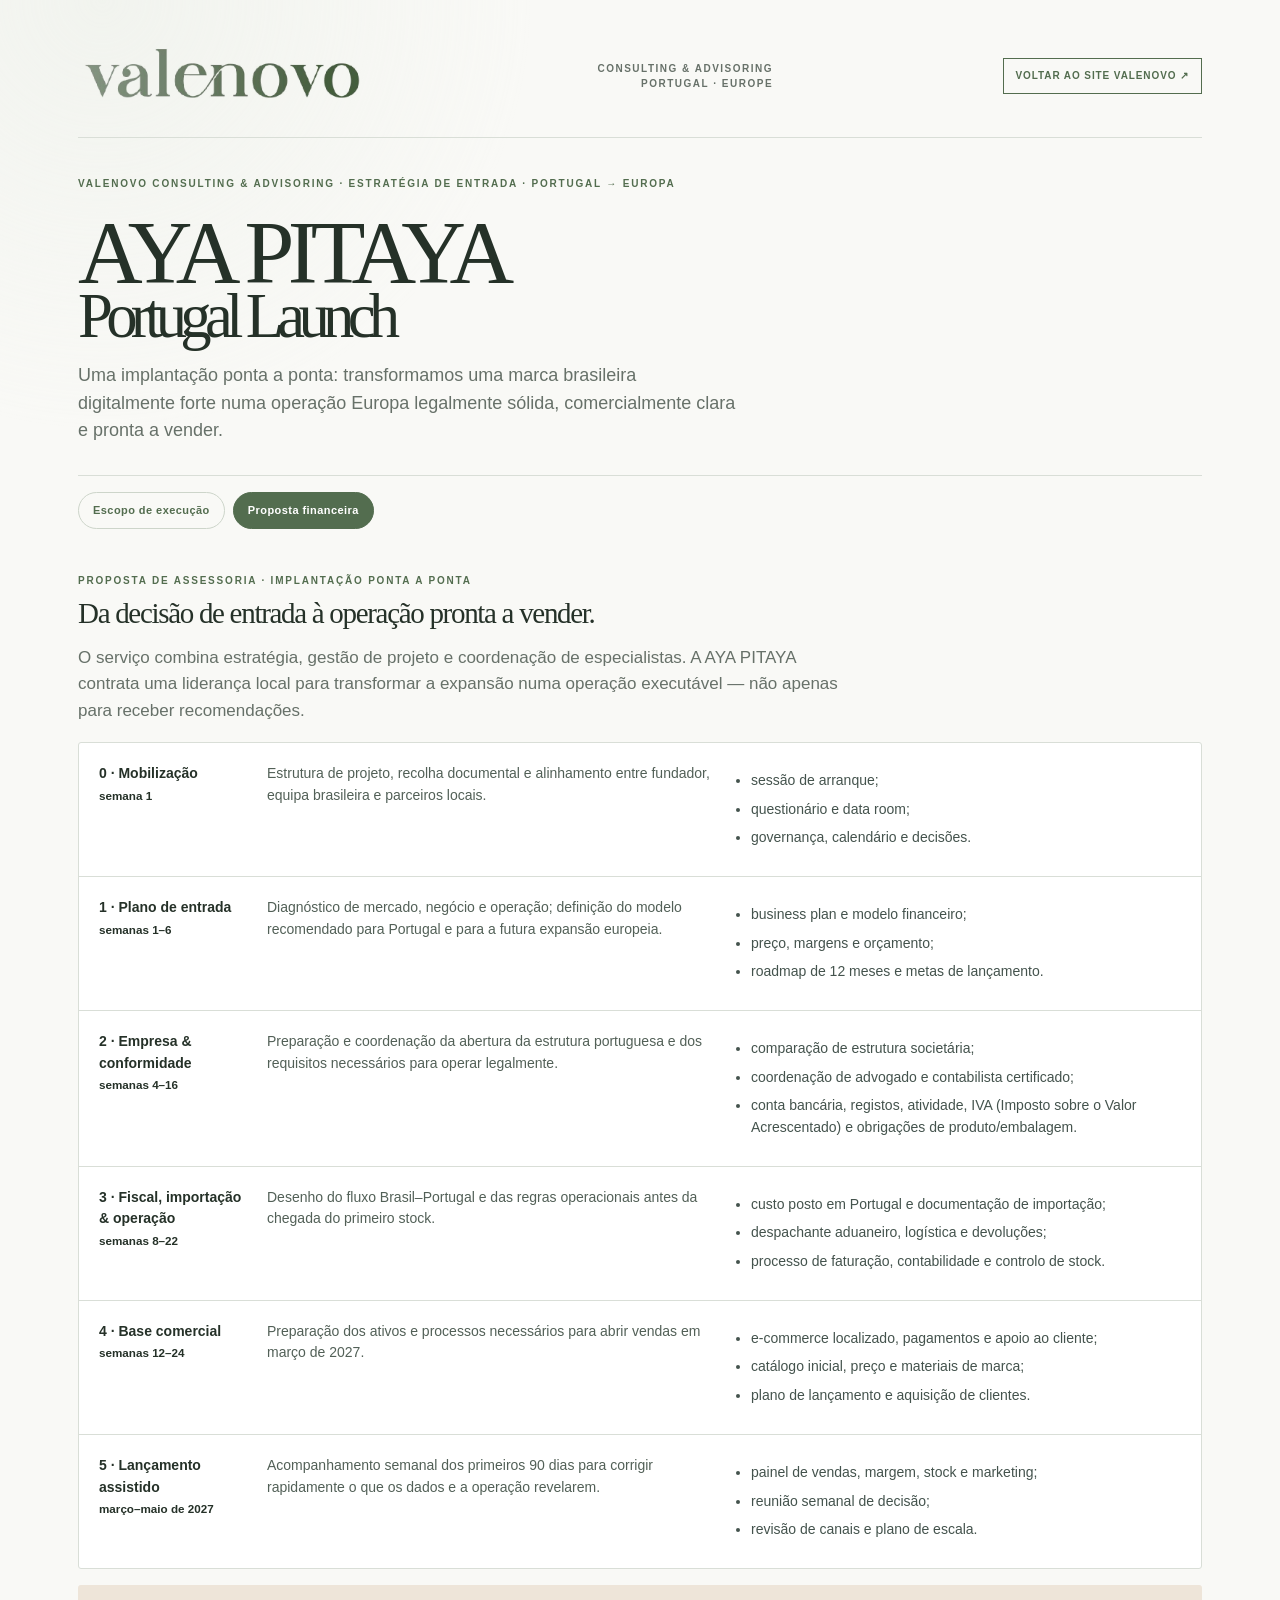
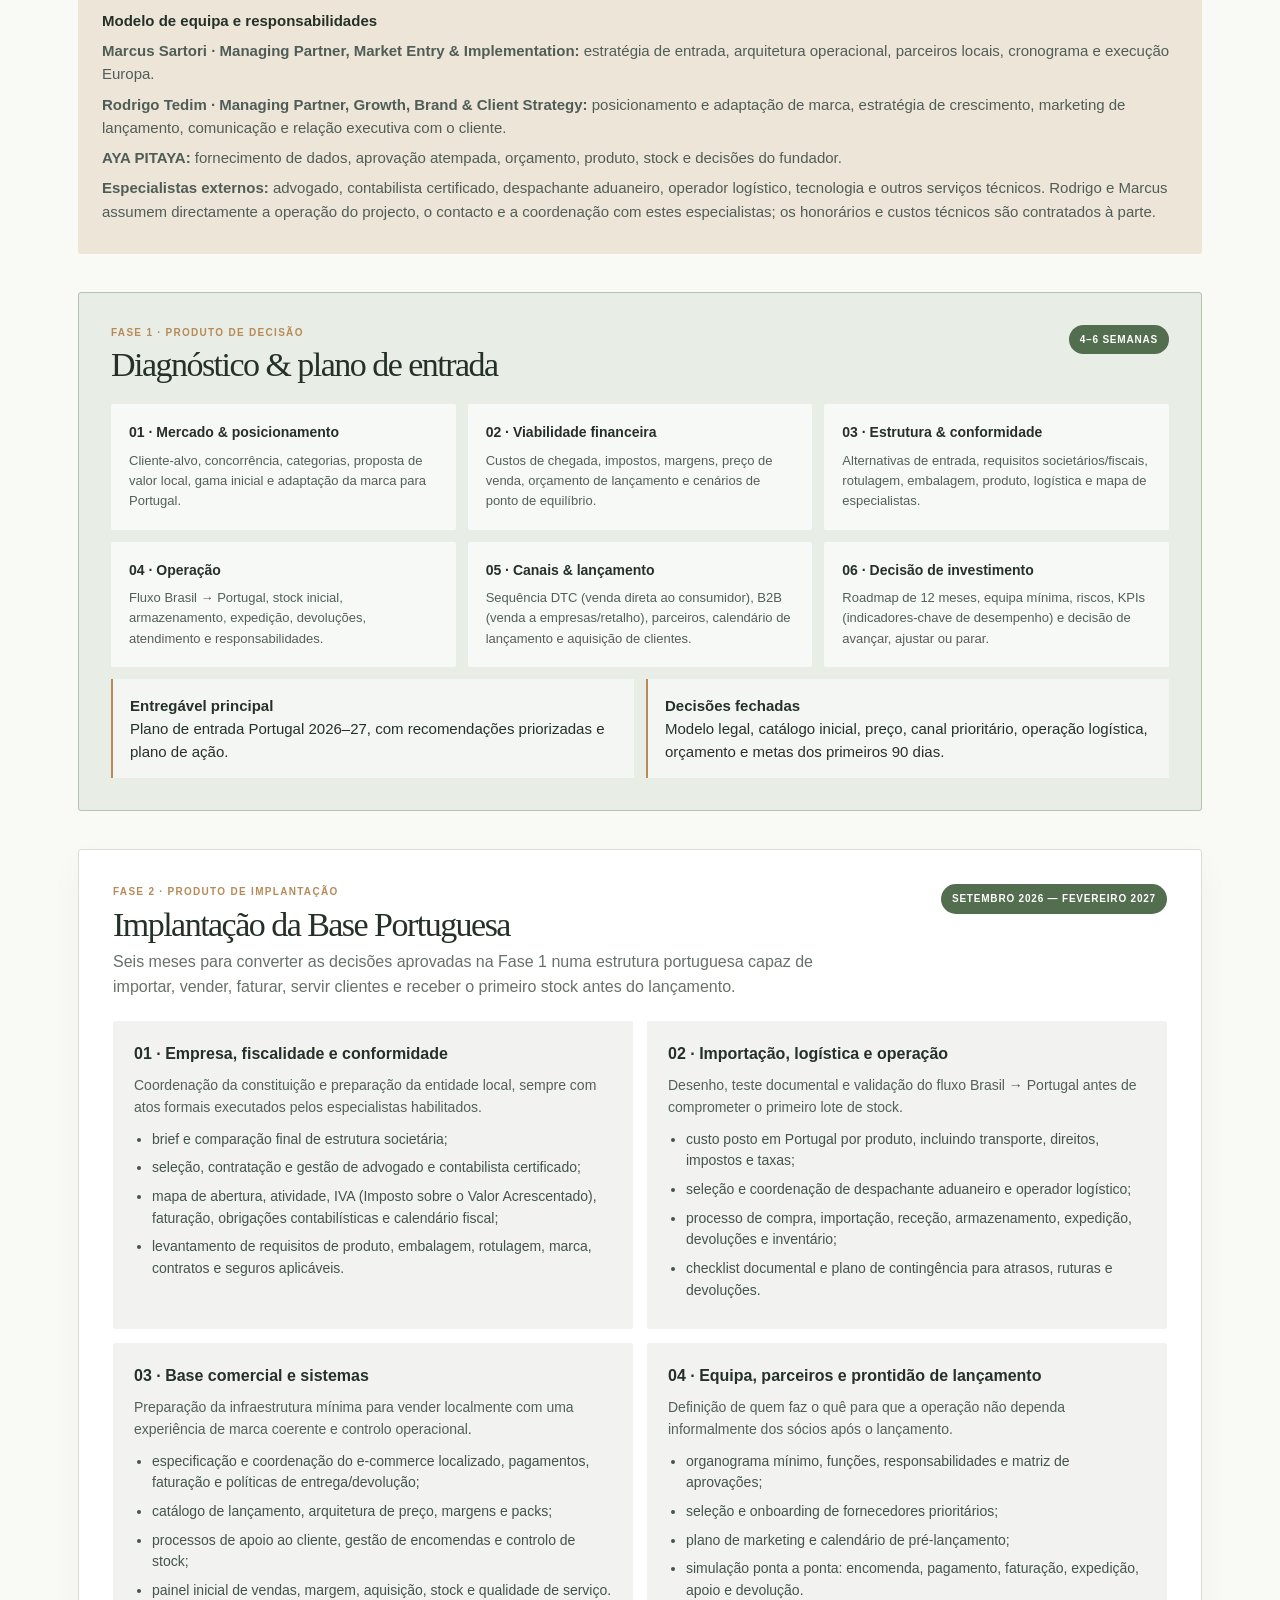
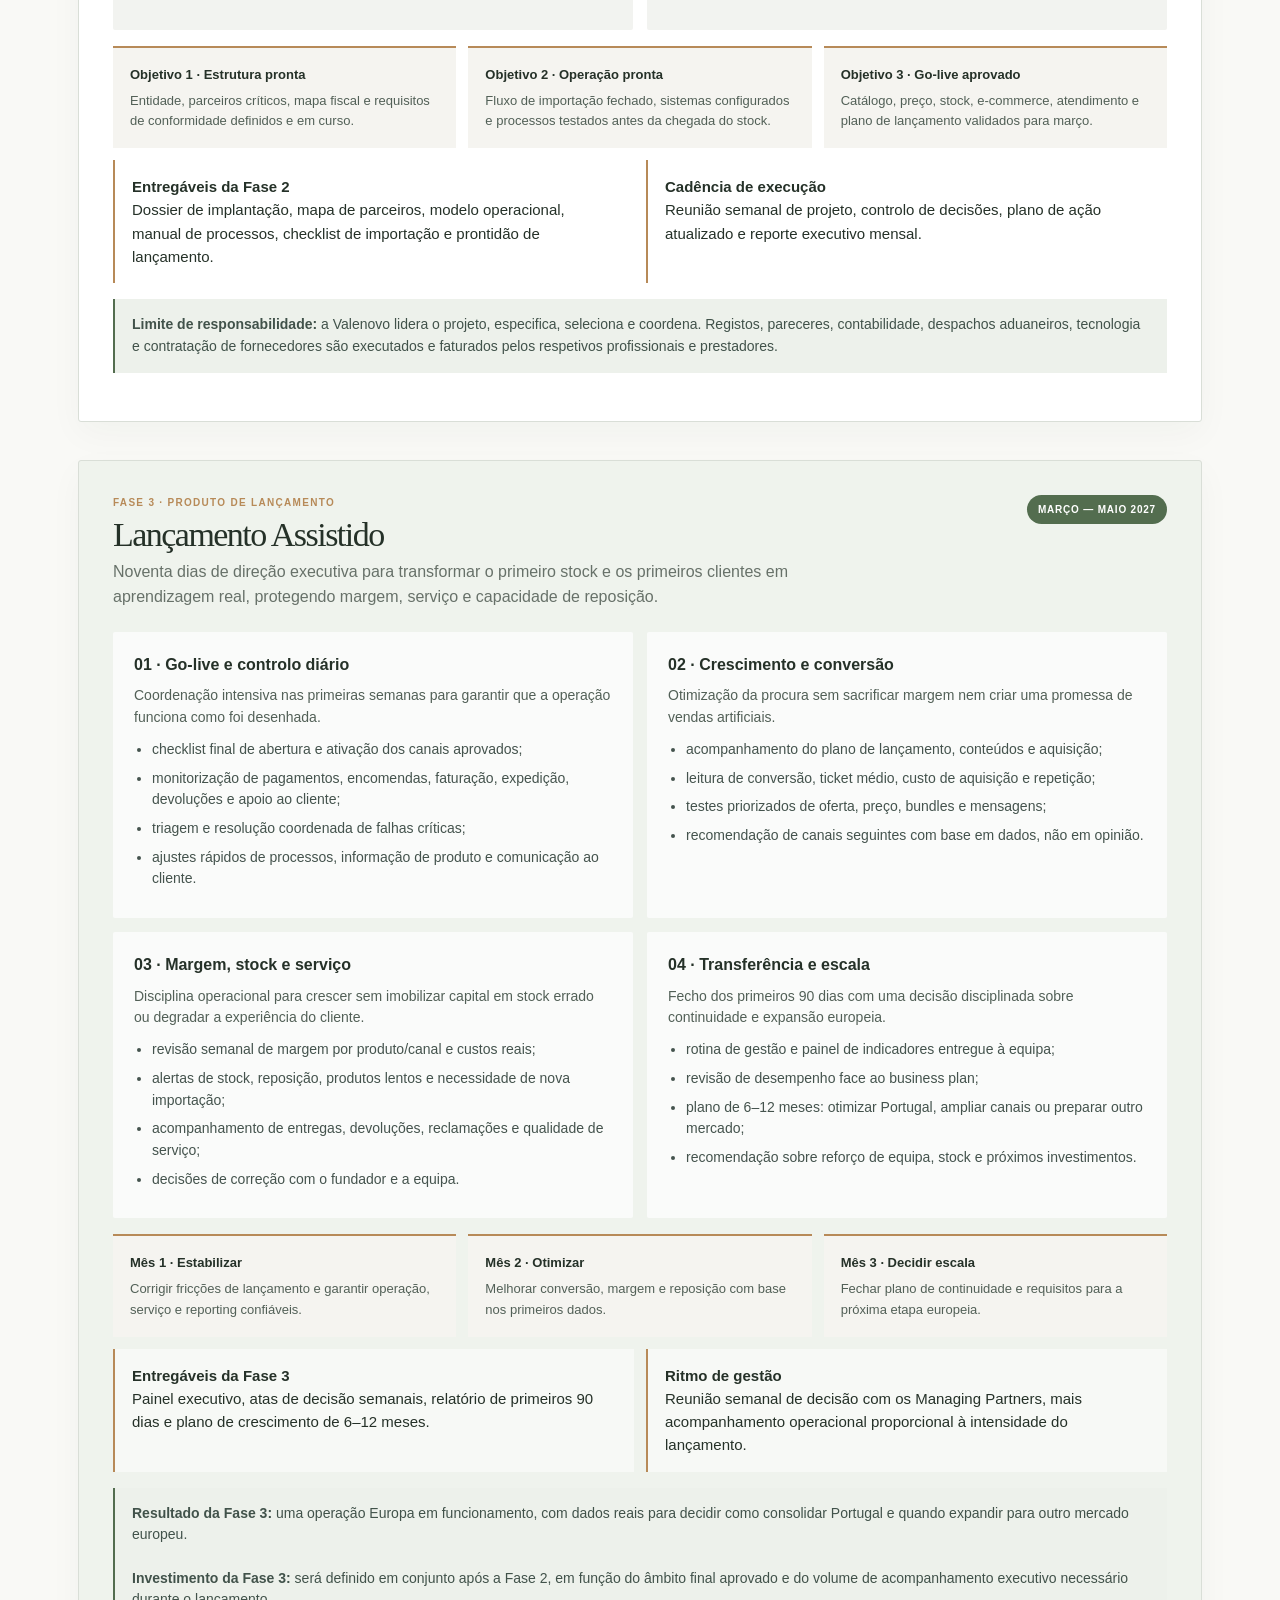
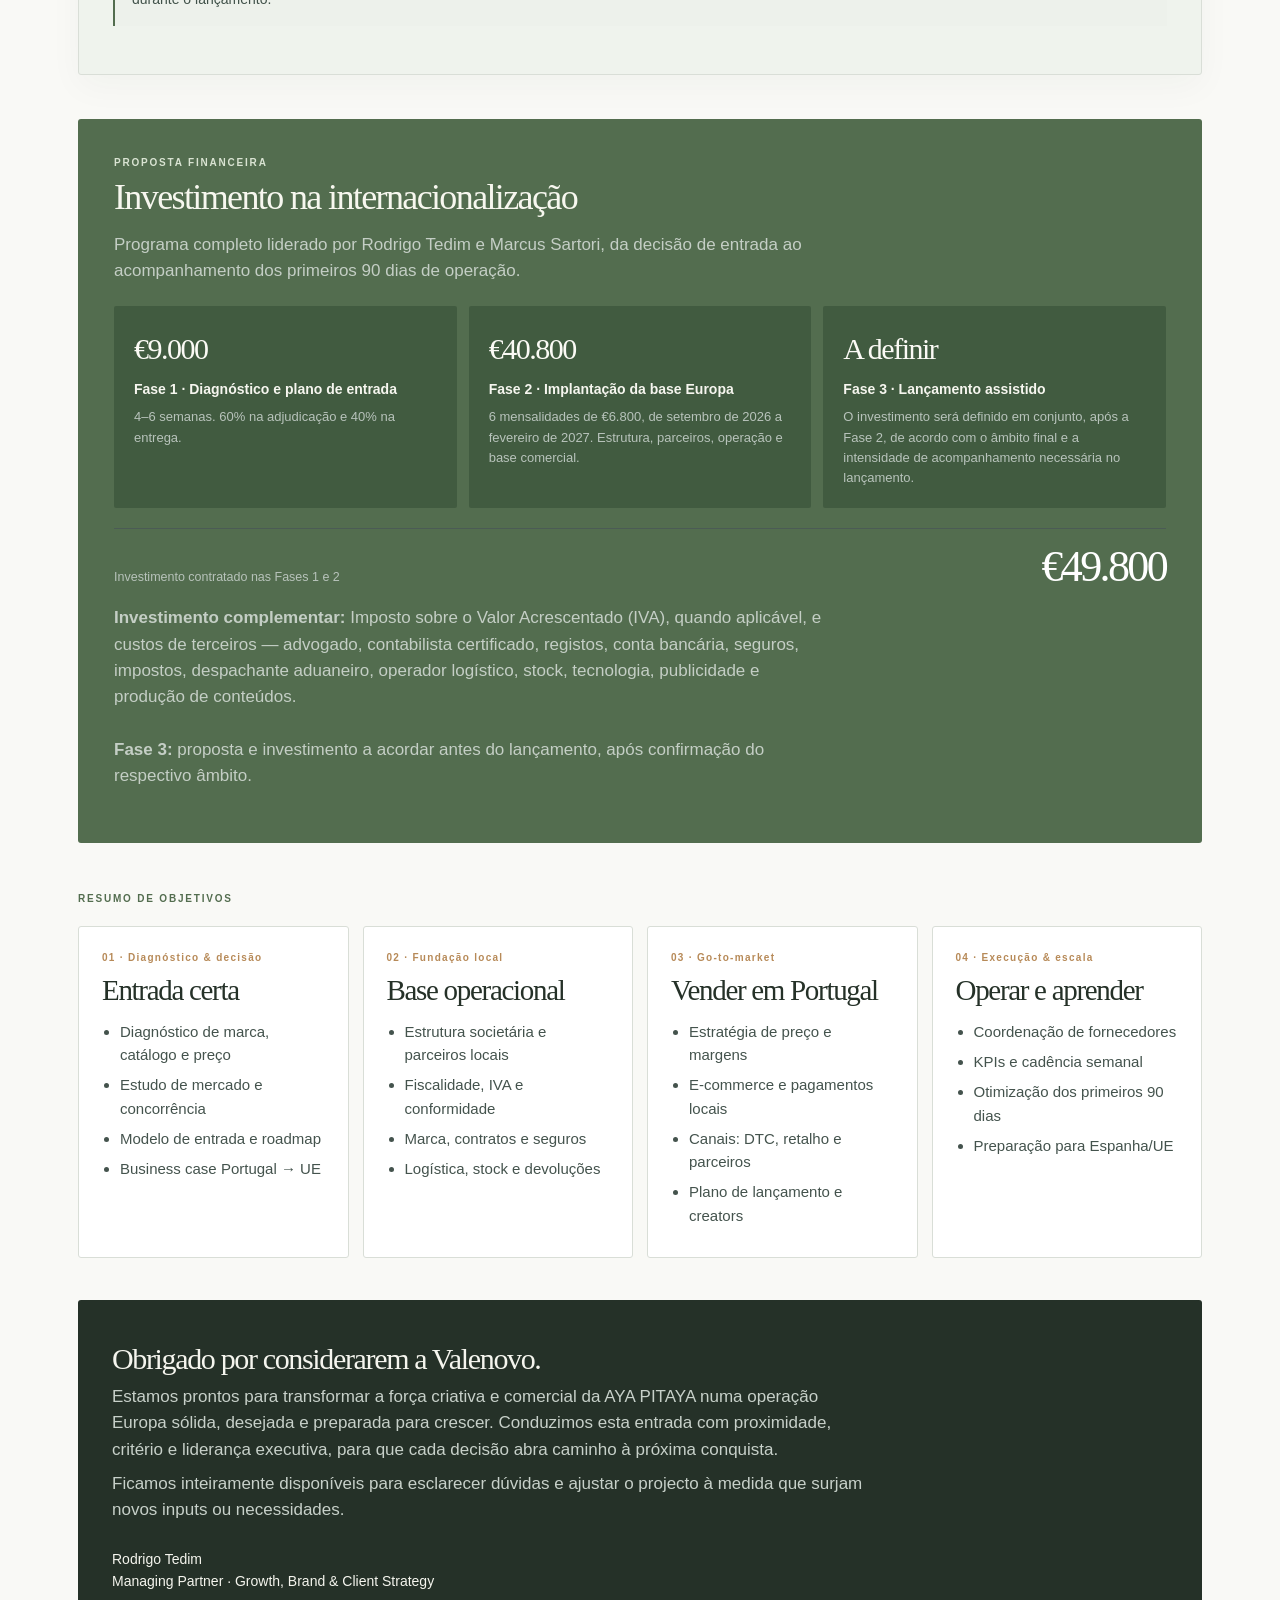
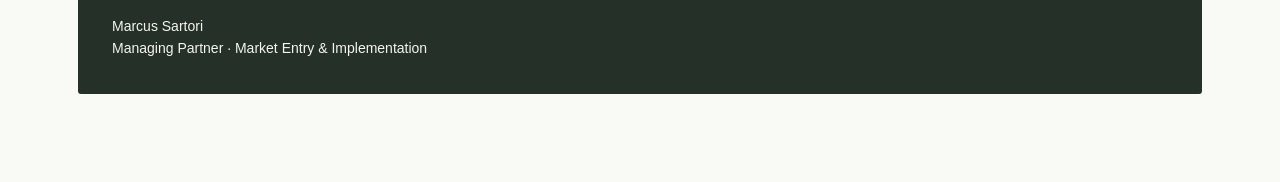
==== escopo-estrategico-v2.html @ 784ca9de "Add Aya Pitaya proposal V2 pricing" ====
<!doctype html>
<html lang="pt-PT">
<head>
  <meta charset="utf-8" />
  <meta name="viewport" content="width=device-width, initial-scale=1" />
  <title>AYA PITAYA — Portugal Launch · V2</title>
  <style>
    html,body,iframe { width:100%; min-height:100%; margin:0; border:0; }
    iframe { display:block; min-height:100vh; }
  </style>
</head>
<body>
  <iframe id="proposal" src="escopo-estrategico.html" title="AYA PITAYA — Portugal Launch · V2"></iframe>
  <script>
    const proposal = document.getElementById('proposal');
    proposal.addEventListener('load', () => {
      const doc = proposal.contentDocument;
      doc.title = 'AYA PITAYA — Portugal Launch · V2';
      const cards = doc.querySelectorAll('.price-card');
      if (cards.length === 3) {
        cards[1].innerHTML = '<strong>€40.800</strong><span>Fase 2 · Implantação da base Europa</span><p>6 mensalidades de €6.800, de setembro de 2026 a fevereiro de 2027. Estrutura, parceiros, operação e base comercial.</p>';
        cards[2].innerHTML = '<strong>A definir</strong><span>Fase 3 · Lançamento assistido</span><p>O investimento será definido em conjunto, após a Fase 2, de acordo com o âmbito final e a intensidade de acompanhamento necessária no lançamento.</p>';
      }
      const total = doc.querySelector('.total');
      if (total) total.innerHTML = '<small>Investimento contratado nas Fases 1 e 2</small><b>€49.800</b>';
      const phaseThreeNote = doc.querySelector('#phase-three .phase-note');
      if (phaseThreeNote) phaseThreeNote.insertAdjacentHTML('beforeend', '<br><br><b>Investimento da Fase 3:</b> será definido em conjunto após a Fase 2, em função do âmbito final aprovado e do volume de acompanhamento executivo necessário durante o lançamento.');
      const terms = doc.querySelector('.terms');
      if (terms) terms.insertAdjacentHTML('beforeend', '<br><br><b>Fase 3:</b> proposta e investimento a acordar antes do lançamento, após confirmação do respectivo âmbito.');
      proposal.style.height = `${doc.documentElement.scrollHeight}px`;
      new ResizeObserver(() => proposal.style.height = `${doc.documentElement.scrollHeight}px`).observe(doc.body);
    });
  </script>
</body>
</html>
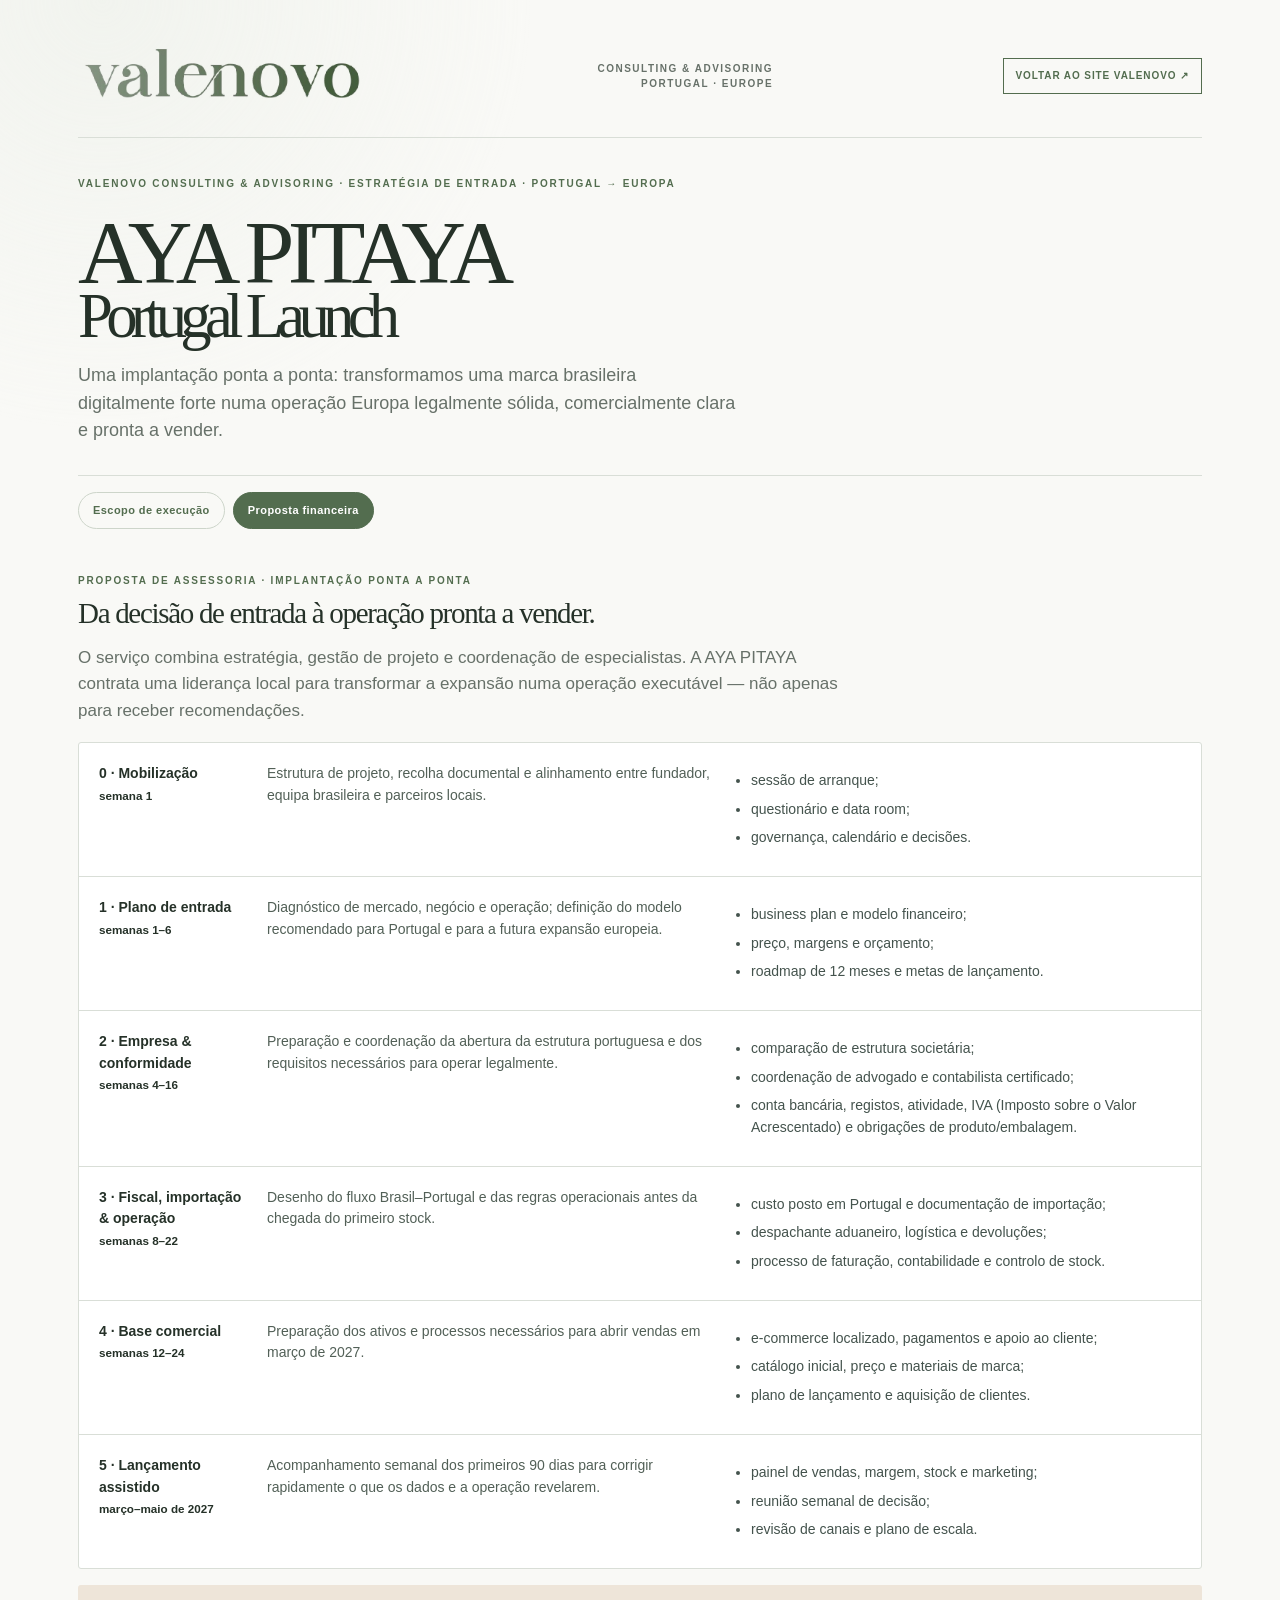
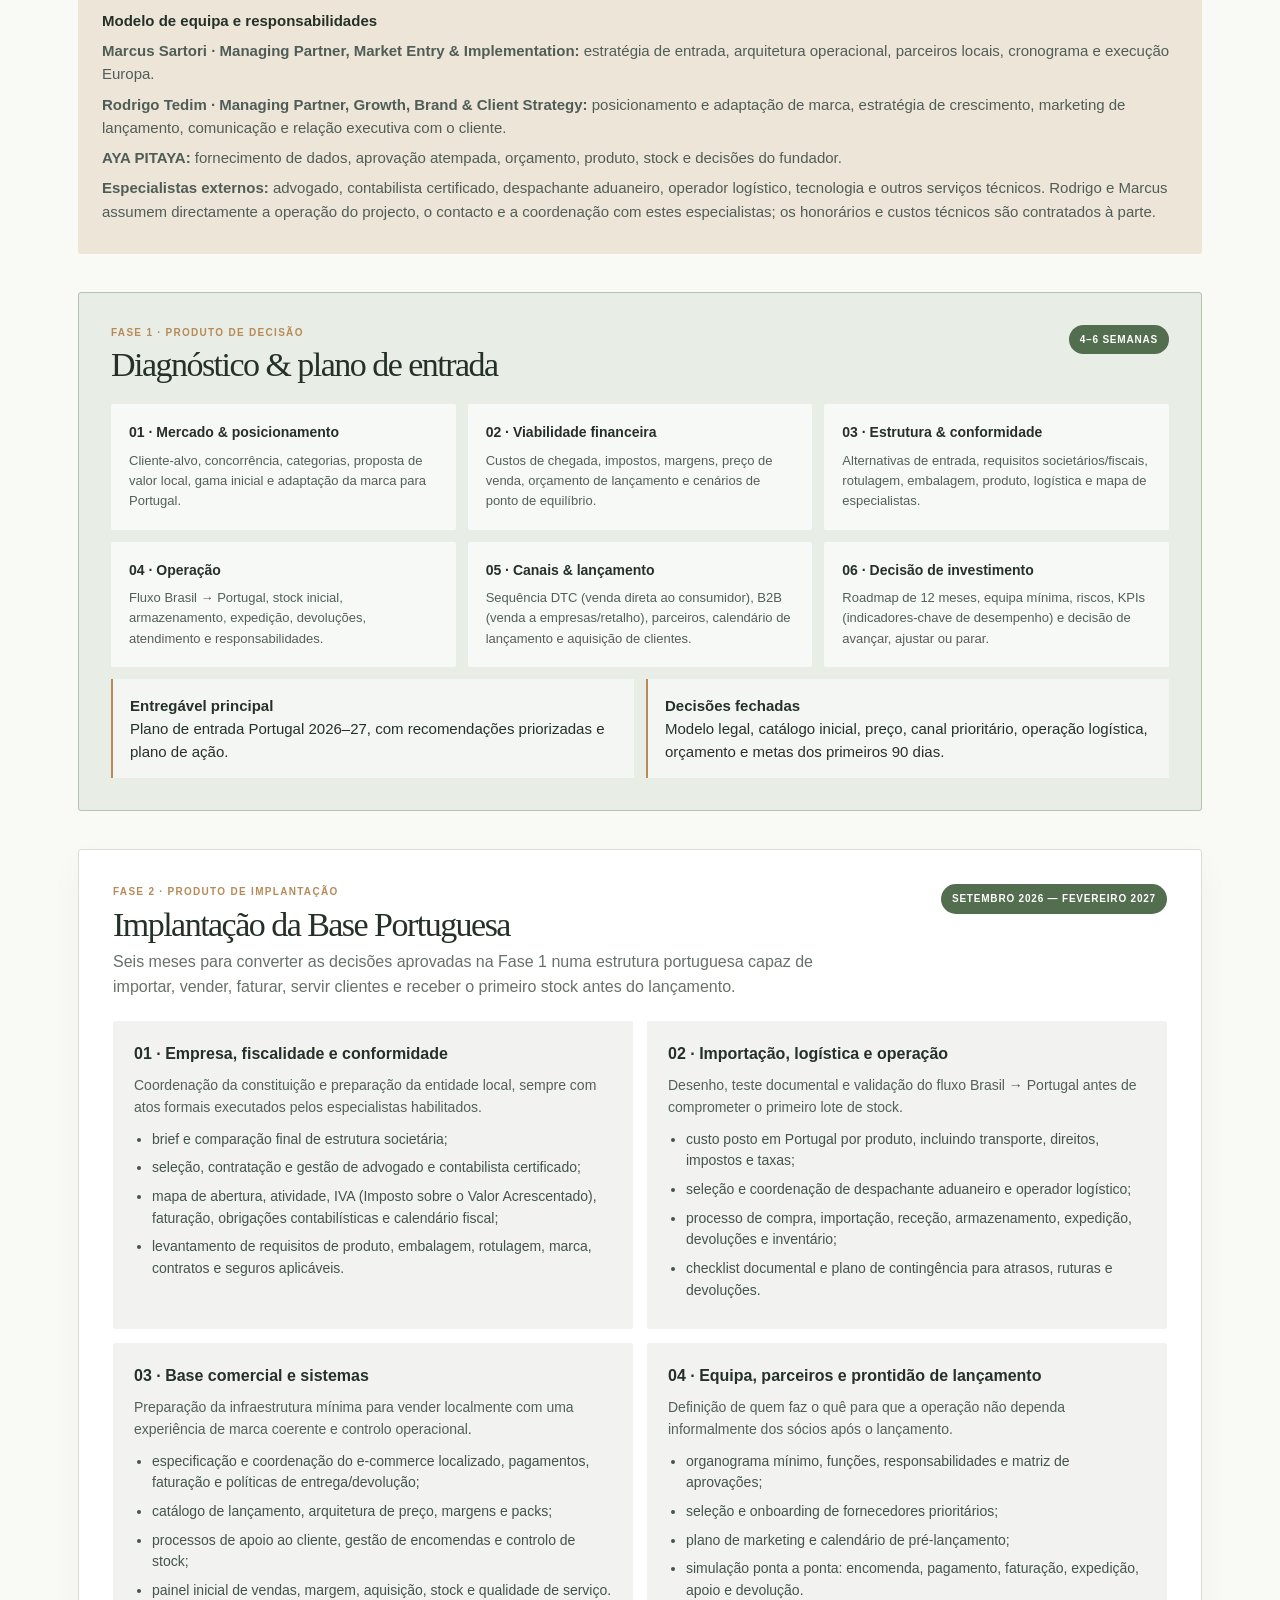
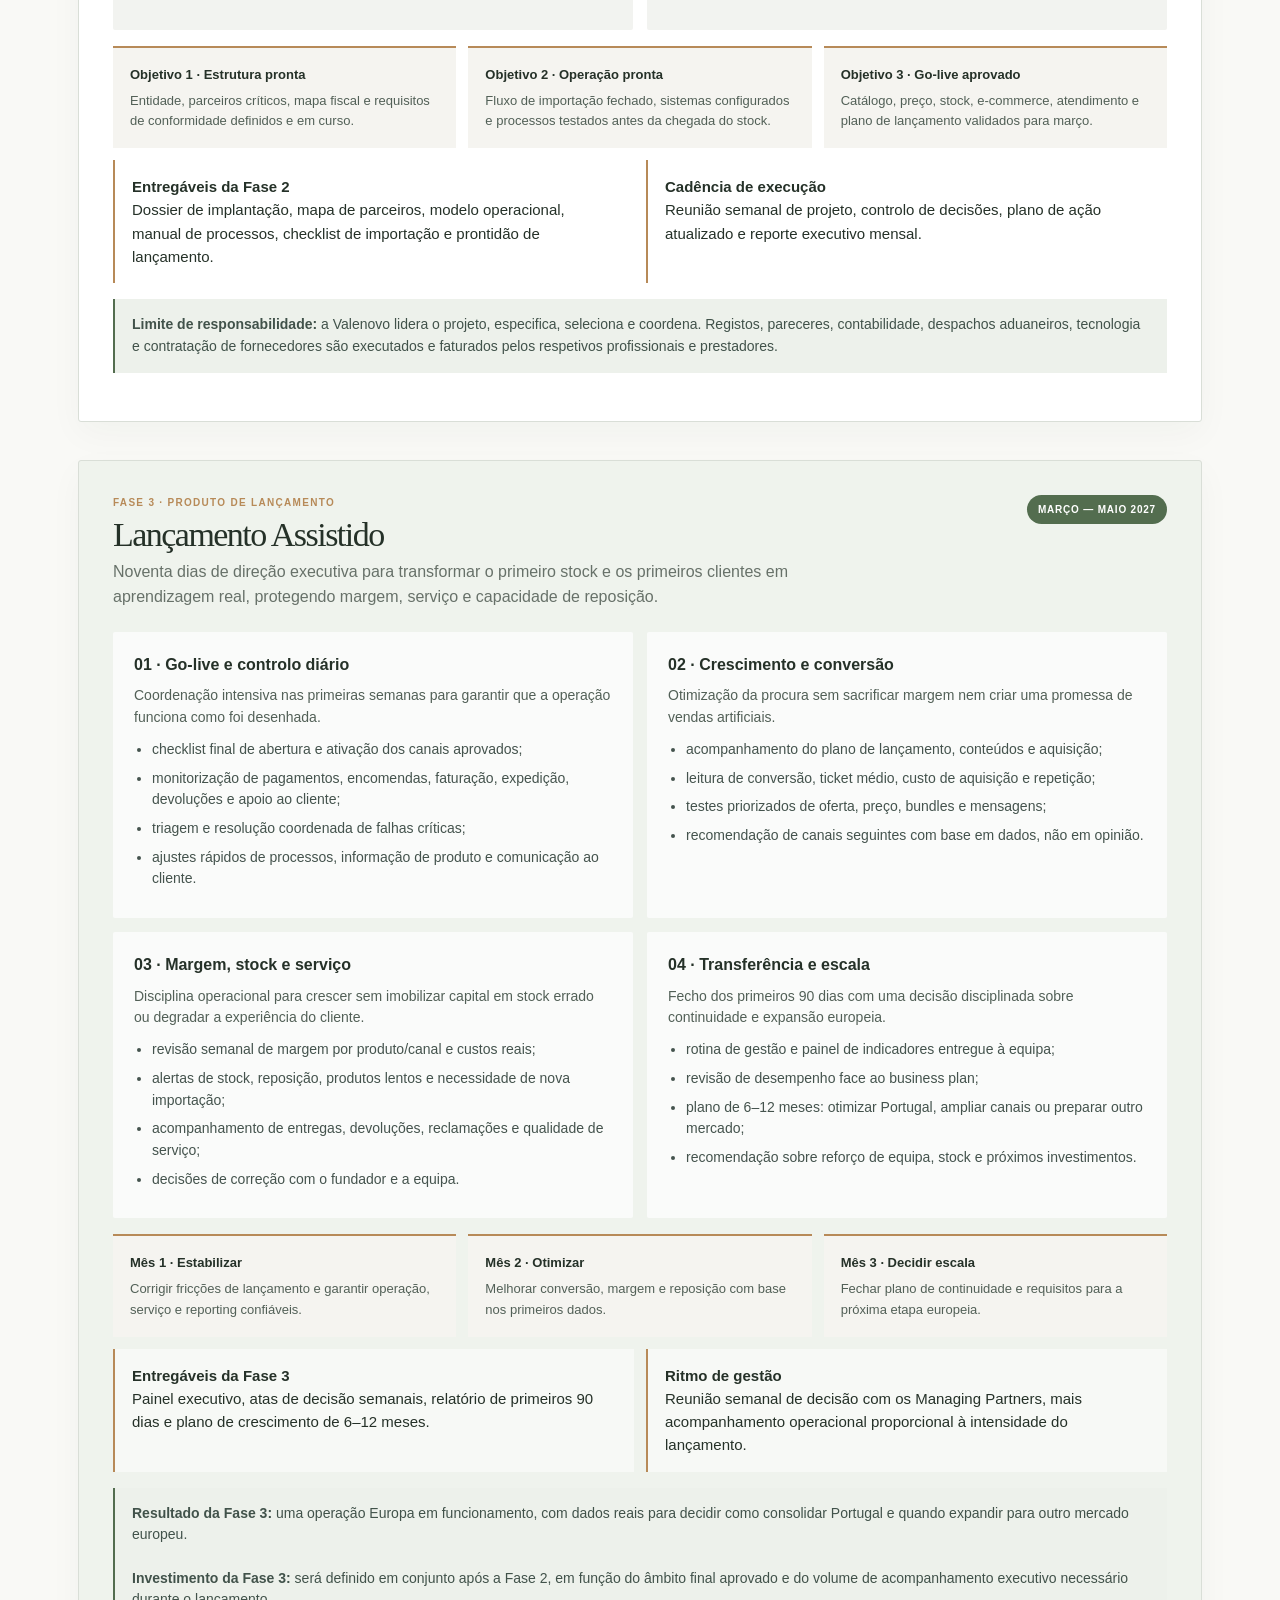
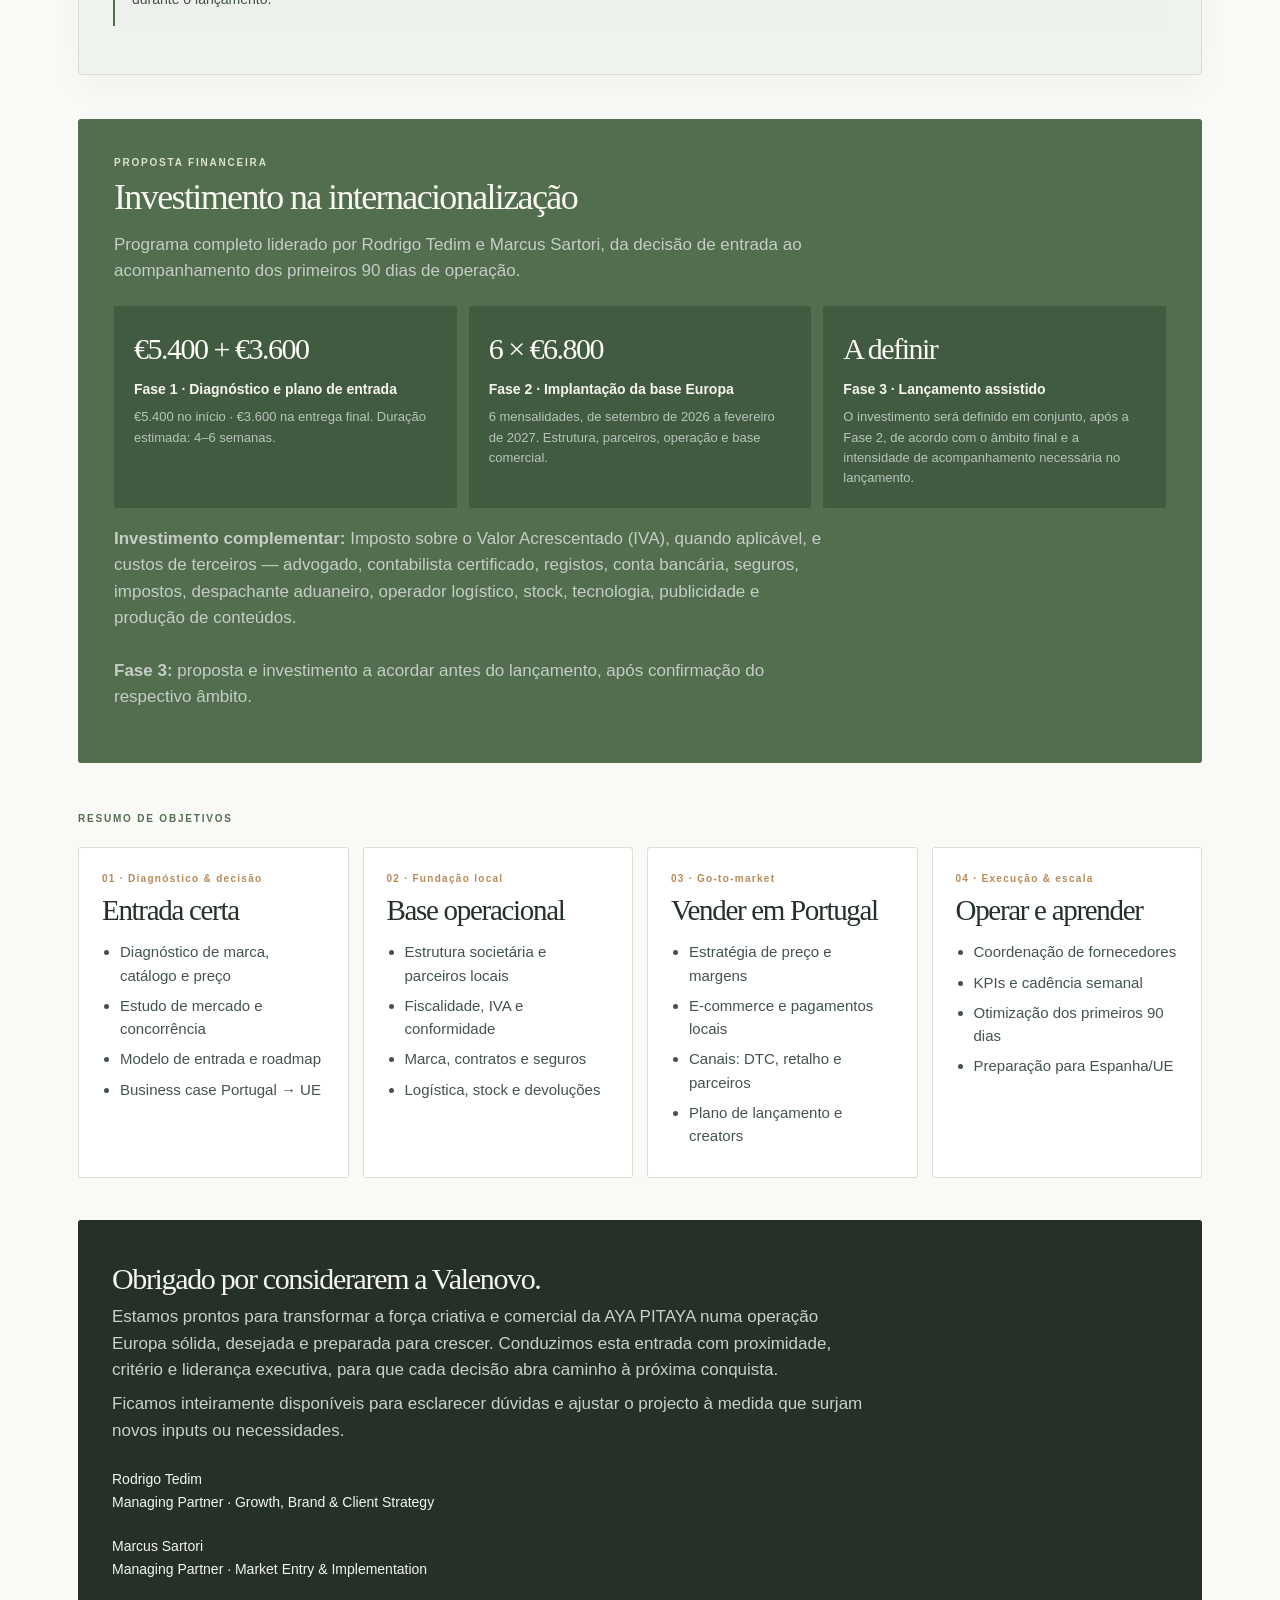
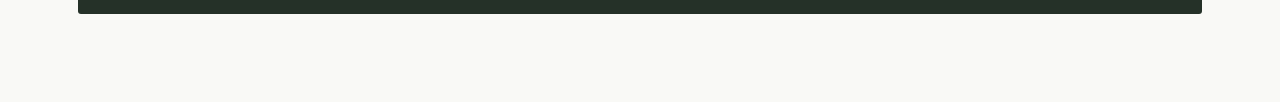
==== commit 6c57b1b0: "Refine Aya Pitaya proposal V2 payment display" ====
--- a/escopo-estrategico-v2.html
+++ b/escopo-estrategico-v2.html
@@ -18,11 +18,12 @@
       doc.title = 'AYA PITAYA — Portugal Launch · V2';
       const cards = doc.querySelectorAll('.price-card');
       if (cards.length === 3) {
-        cards[1].innerHTML = '<strong>€40.800</strong><span>Fase 2 · Implantação da base Europa</span><p>6 mensalidades de €6.800, de setembro de 2026 a fevereiro de 2027. Estrutura, parceiros, operação e base comercial.</p>';
+        cards[0].innerHTML = '<strong>€5.400 + €3.600</strong><span>Fase 1 · Diagnóstico e plano de entrada</span><p>€5.400 no início · €3.600 na entrega final. Duração estimada: 4–6 semanas.</p>';
+        cards[1].innerHTML = '<strong>6 × €6.800</strong><span>Fase 2 · Implantação da base Europa</span><p>6 mensalidades, de setembro de 2026 a fevereiro de 2027. Estrutura, parceiros, operação e base comercial.</p>';
         cards[2].innerHTML = '<strong>A definir</strong><span>Fase 3 · Lançamento assistido</span><p>O investimento será definido em conjunto, após a Fase 2, de acordo com o âmbito final e a intensidade de acompanhamento necessária no lançamento.</p>';
       }
       const total = doc.querySelector('.total');
-      if (total) total.innerHTML = '<small>Investimento contratado nas Fases 1 e 2</small><b>€49.800</b>';
+      if (total) total.remove();
       const phaseThreeNote = doc.querySelector('#phase-three .phase-note');
       if (phaseThreeNote) phaseThreeNote.insertAdjacentHTML('beforeend', '<br><br><b>Investimento da Fase 3:</b> será definido em conjunto após a Fase 2, em função do âmbito final aprovado e do volume de acompanhamento executivo necessário durante o lançamento.');
       const terms = doc.querySelector('.terms');
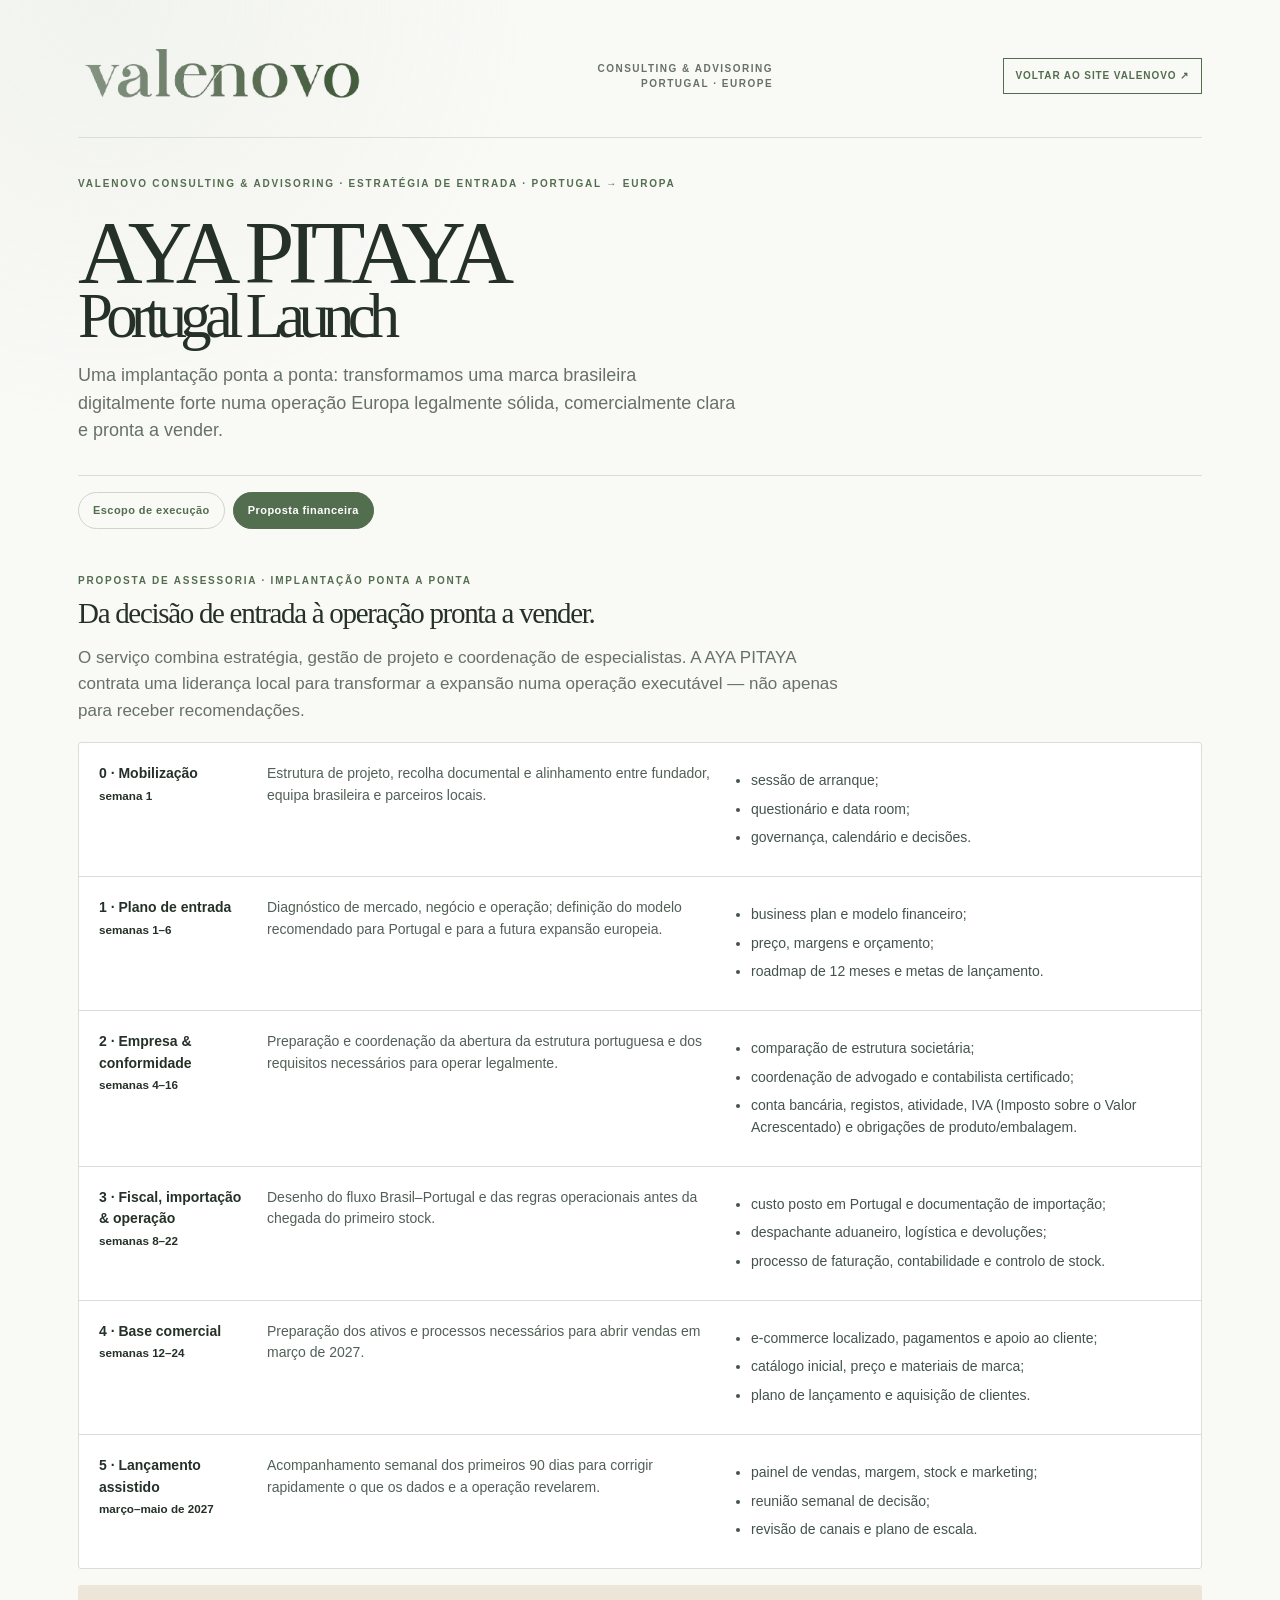
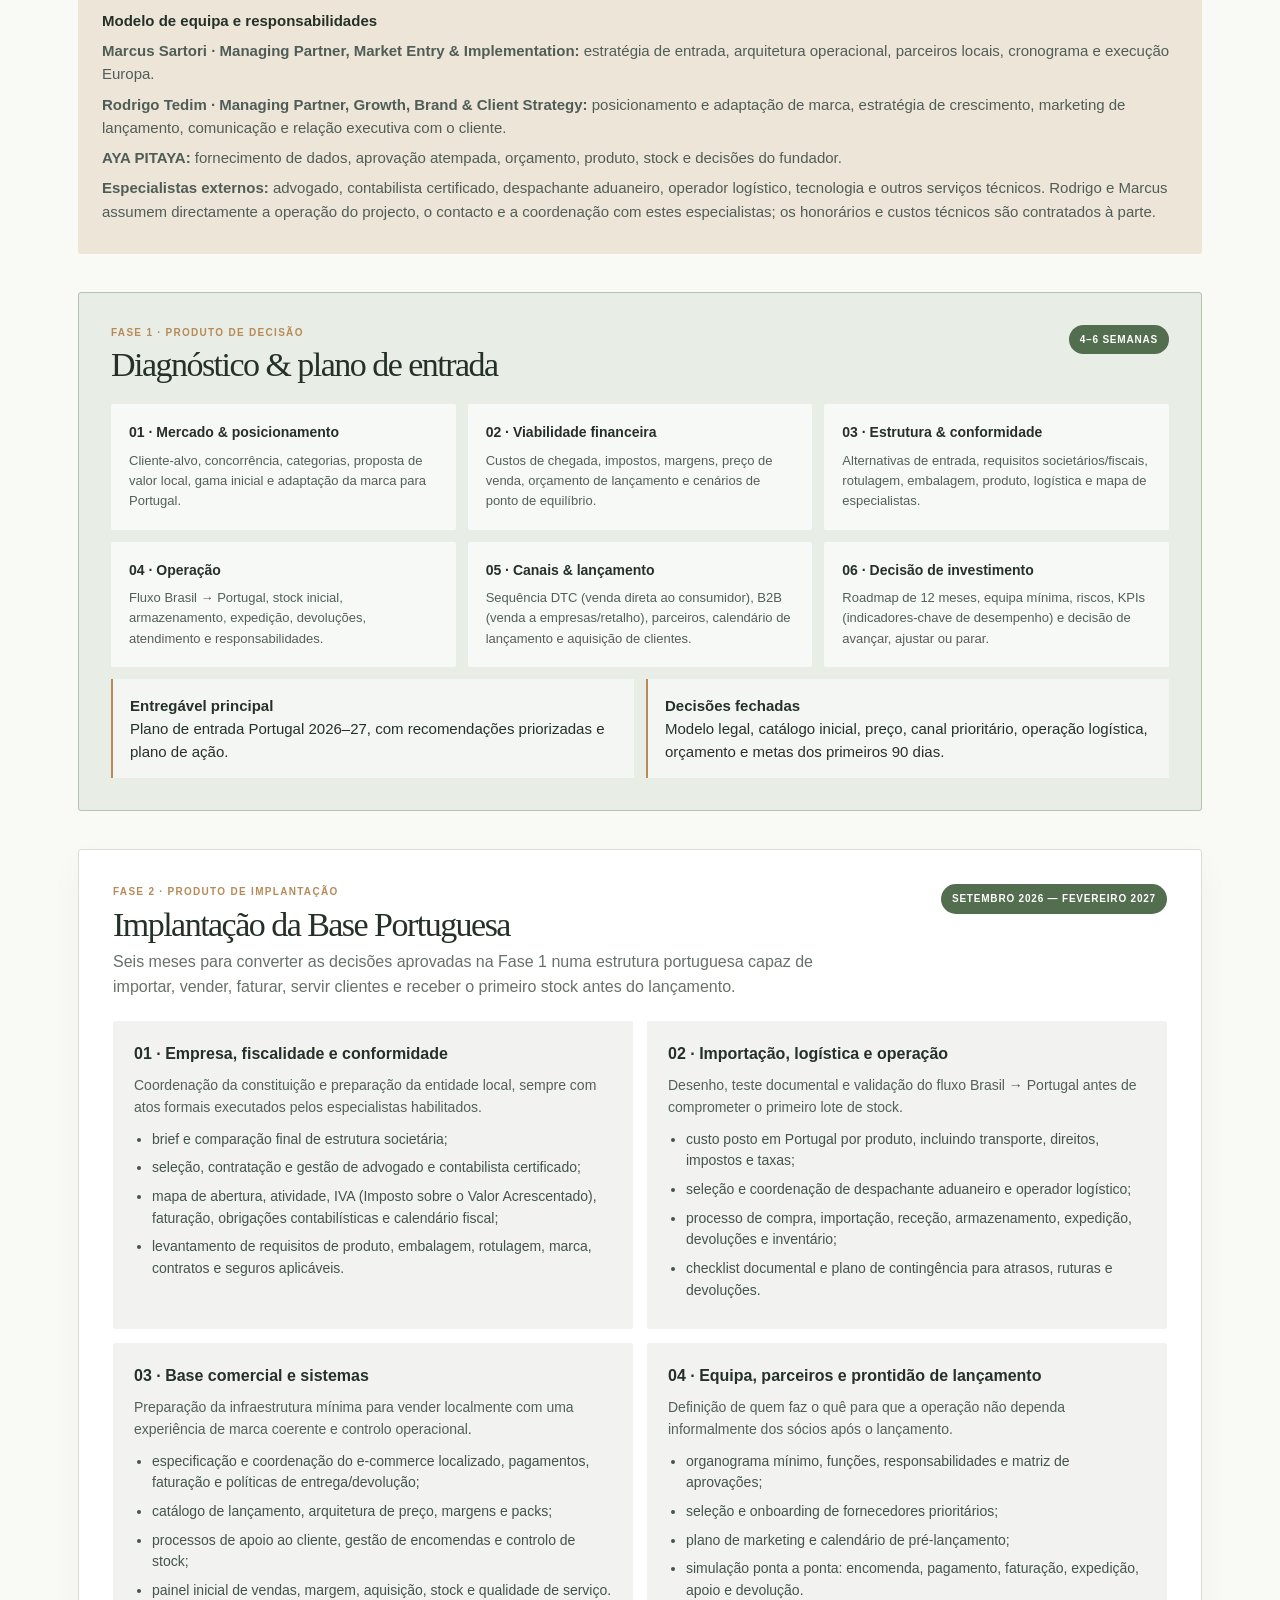
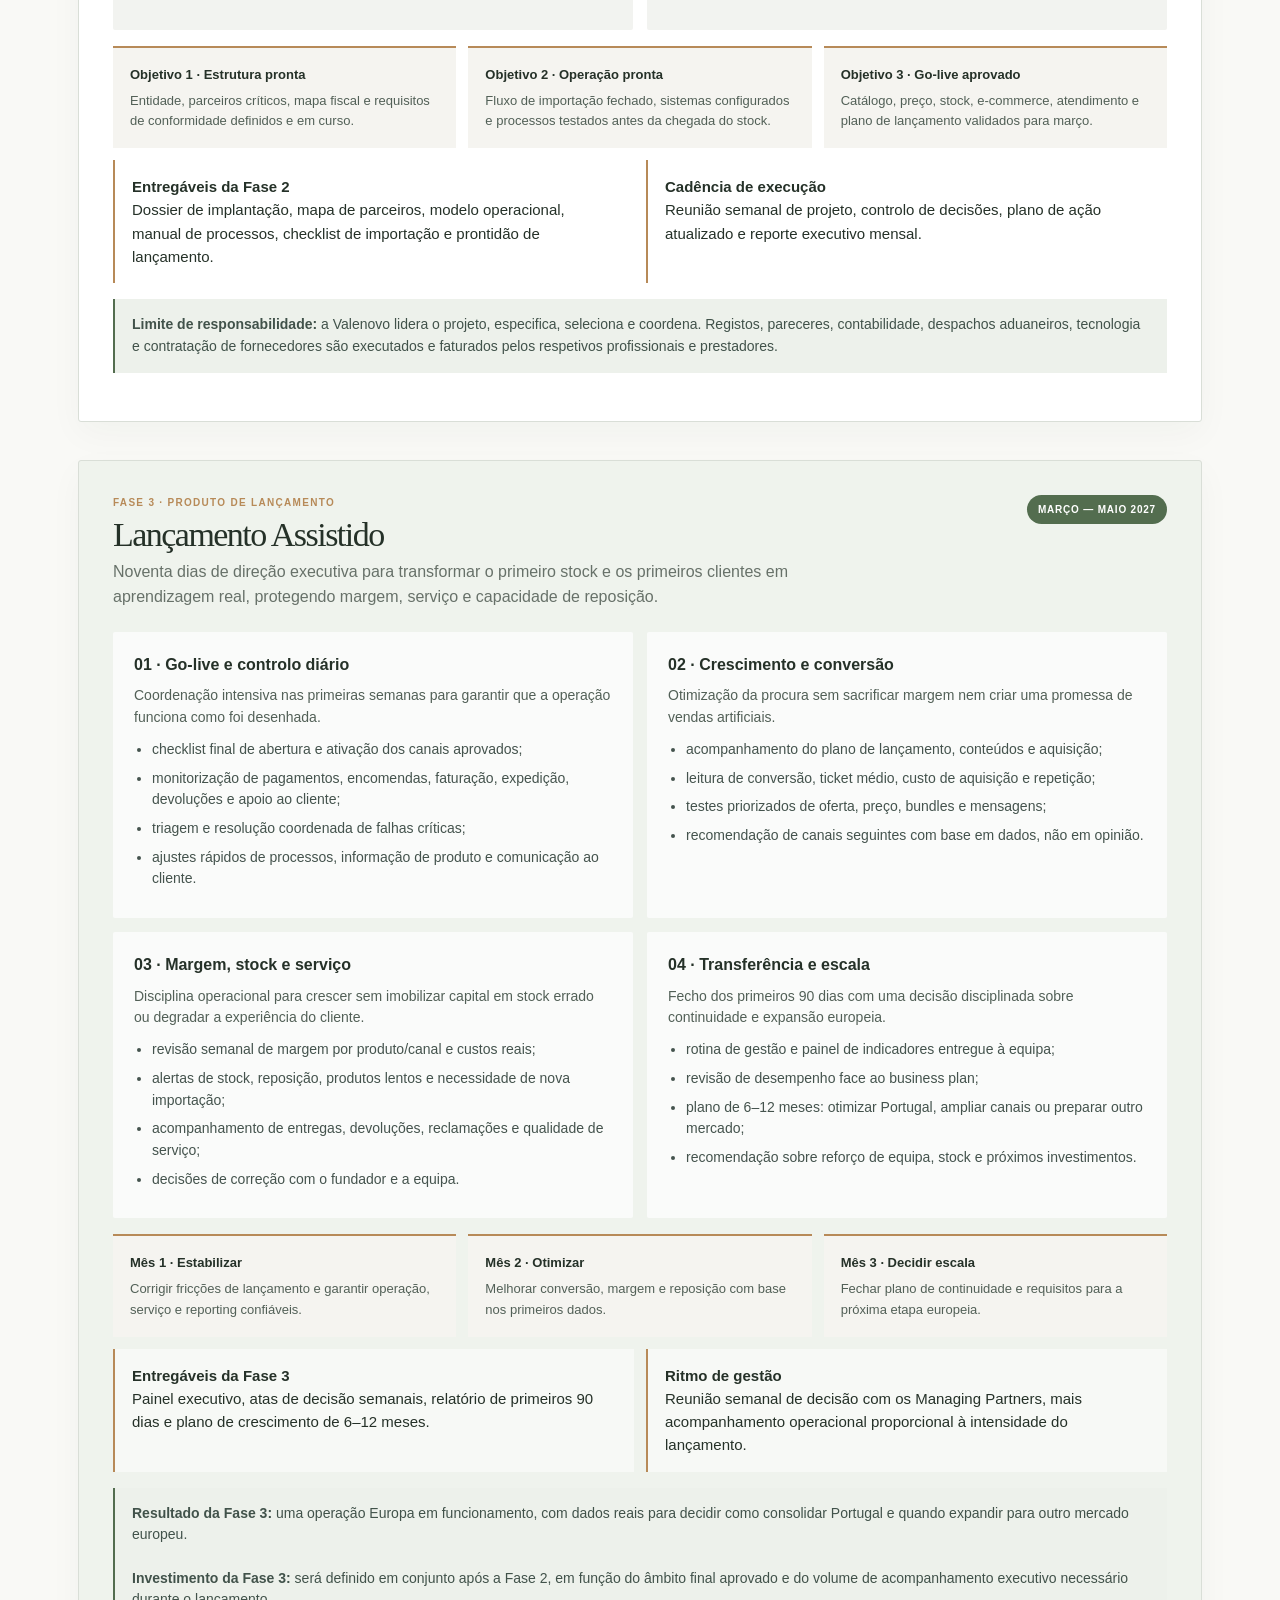
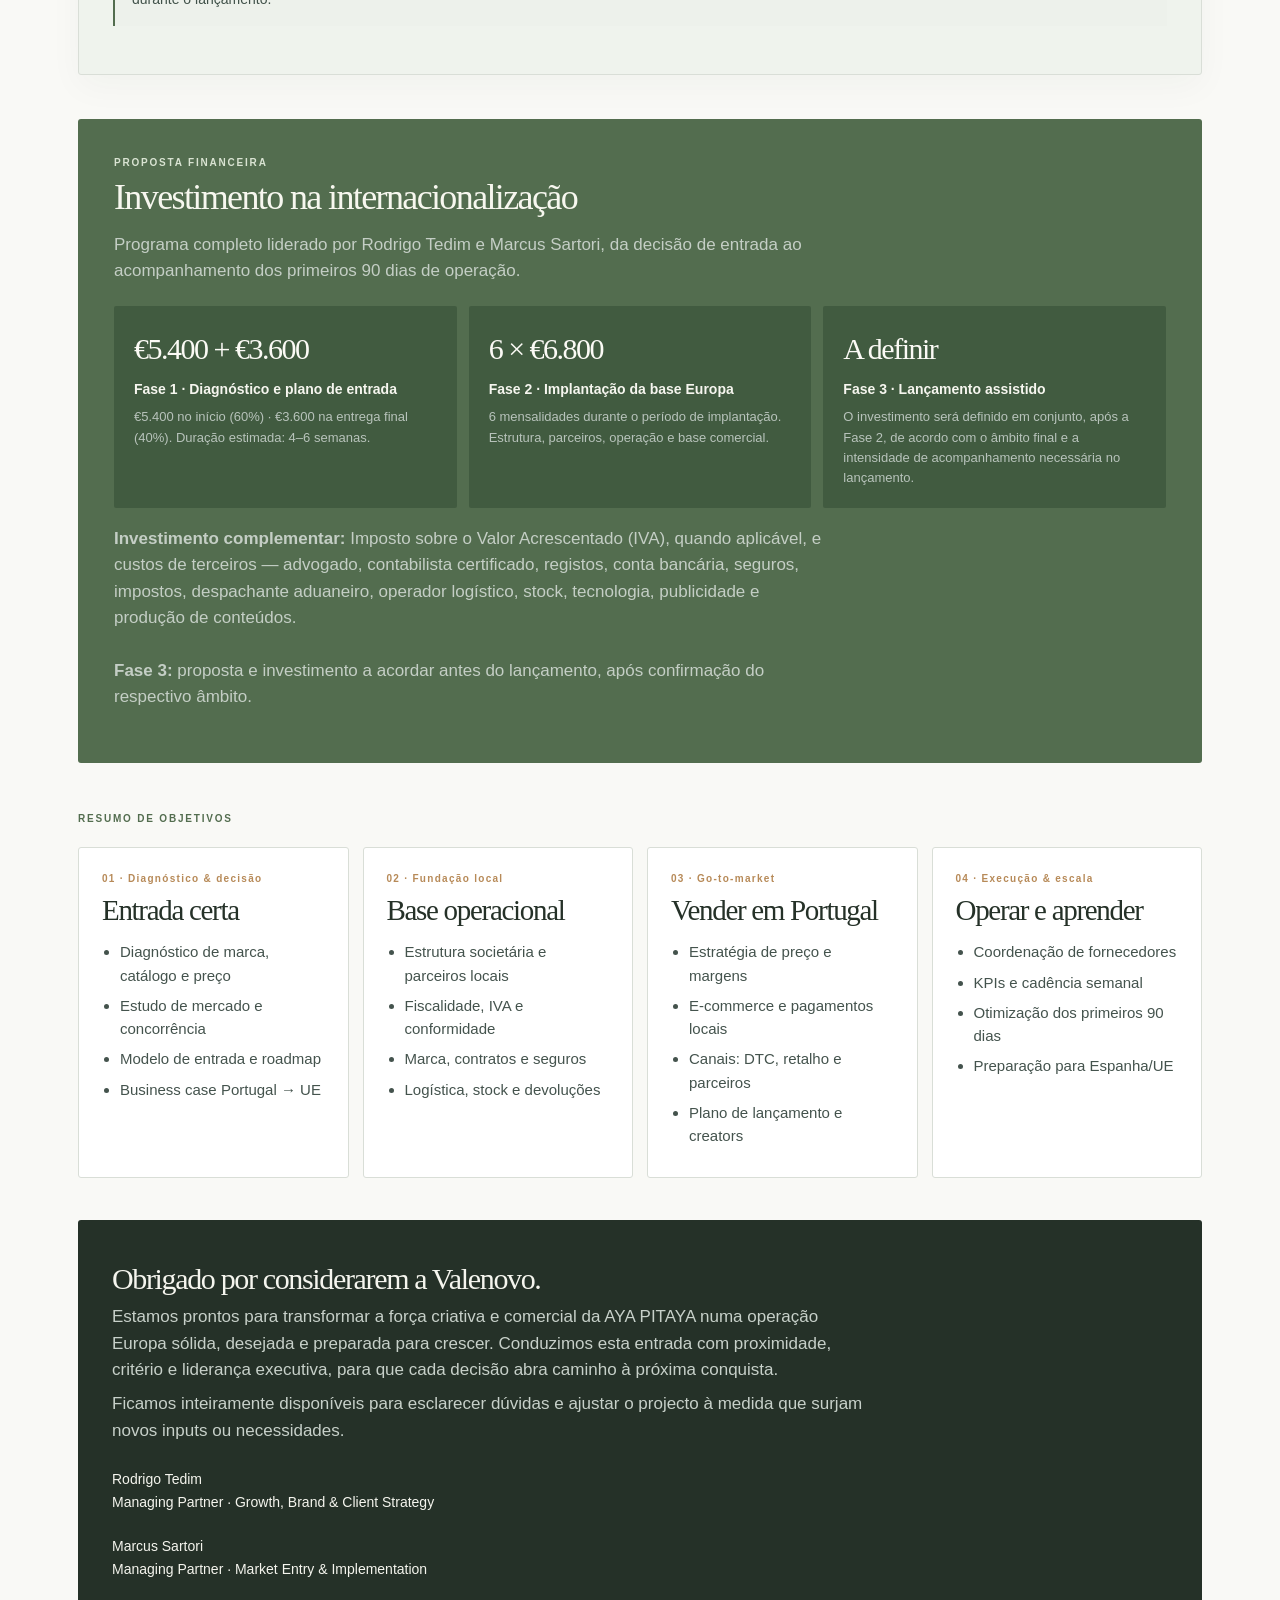
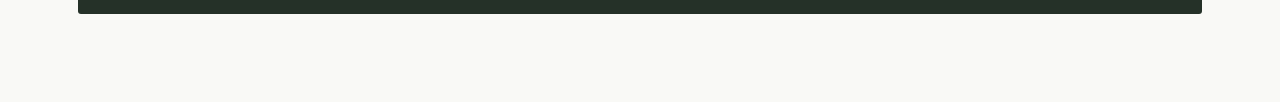
==== commit 743fa5aa: "Clarify Aya Pitaya V2 payment terms" ====
--- a/escopo-estrategico-v2.html
+++ b/escopo-estrategico-v2.html
@@ -18,8 +18,8 @@
       doc.title = 'AYA PITAYA — Portugal Launch · V2';
       const cards = doc.querySelectorAll('.price-card');
       if (cards.length === 3) {
-        cards[0].innerHTML = '<strong>€5.400 + €3.600</strong><span>Fase 1 · Diagnóstico e plano de entrada</span><p>€5.400 no início · €3.600 na entrega final. Duração estimada: 4–6 semanas.</p>';
-        cards[1].innerHTML = '<strong>6 × €6.800</strong><span>Fase 2 · Implantação da base Europa</span><p>6 mensalidades, de setembro de 2026 a fevereiro de 2027. Estrutura, parceiros, operação e base comercial.</p>';
+        cards[0].innerHTML = '<strong>€5.400 + €3.600</strong><span>Fase 1 · Diagnóstico e plano de entrada</span><p>€5.400 no início (60%) · €3.600 na entrega final (40%). Duração estimada: 4–6 semanas.</p>';
+        cards[1].innerHTML = '<strong>6 × €6.800</strong><span>Fase 2 · Implantação da base Europa</span><p>6 mensalidades durante o período de implantação. Estrutura, parceiros, operação e base comercial.</p>';
         cards[2].innerHTML = '<strong>A definir</strong><span>Fase 3 · Lançamento assistido</span><p>O investimento será definido em conjunto, após a Fase 2, de acordo com o âmbito final e a intensidade de acompanhamento necessária no lançamento.</p>';
       }
       const total = doc.querySelector('.total');
